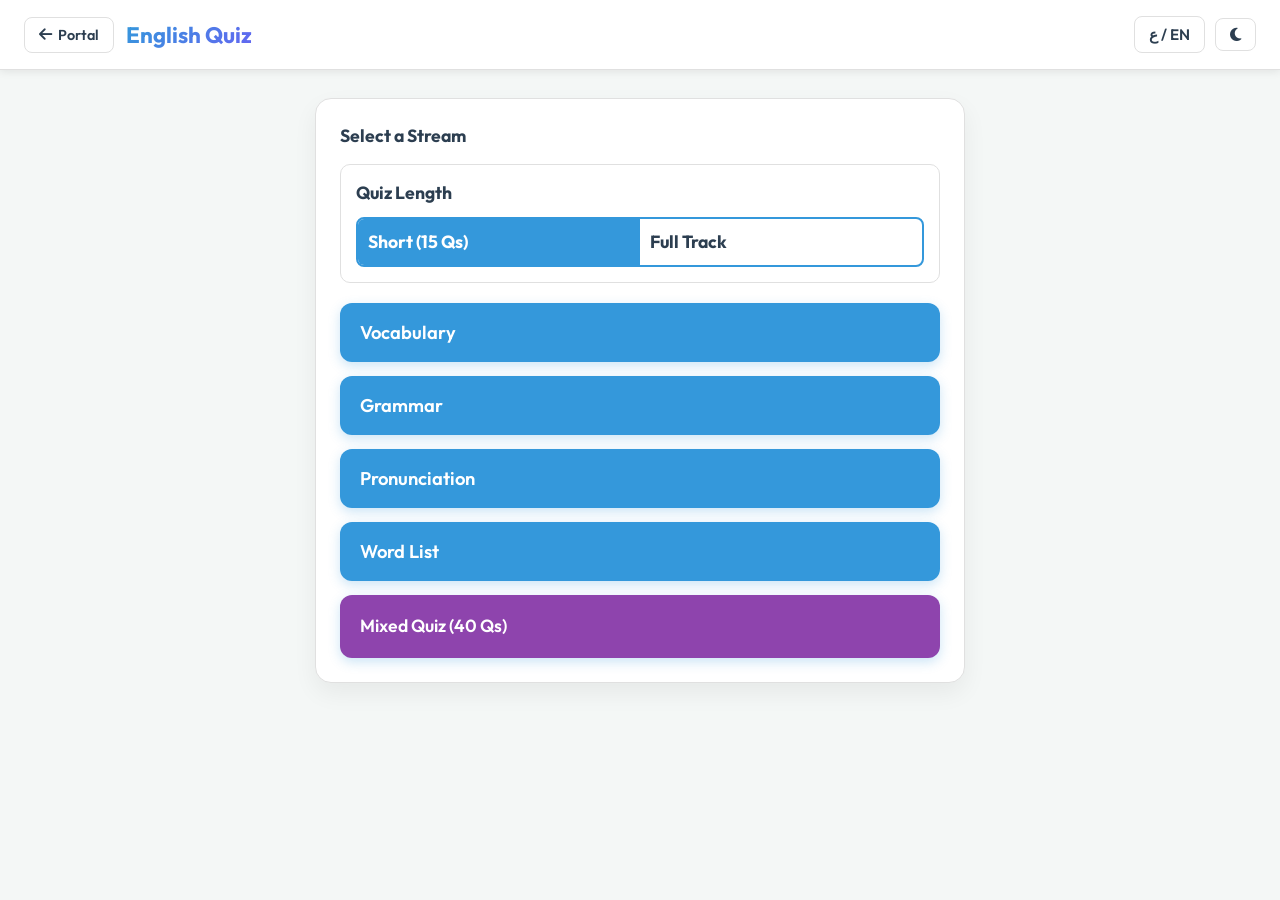
==== Apps/English 102 Quiz/index.html @ 738022c8 "Add files via upload" ====
<!DOCTYPE html>
<html lang="en">
<head>
    <meta charset="UTF-8">
    <meta name="viewport" content="width=device-width, initial-scale=1.0">
    <title>English Mastery Quiz</title>
    <!-- Google Fonts: Outfit & Cairo -->
    <link rel="preconnect" href="https://fonts.googleapis.com">
    <link rel="preconnect" href="https://fonts.gstatic.com" crossorigin>
    <link href="https://fonts.googleapis.com/css2?family=Cairo:wght@400;600;700;800&family=Outfit:wght@400;500;600;700;800&family=Tajawal:wght@400;500;700&display=swap" rel="stylesheet">
    <link rel="stylesheet" href="css/styles.css">
    <link rel="stylesheet" href="https://cdnjs.cloudflare.com/ajax/libs/font-awesome/6.4.0/css/all.min.css">
</head>
<body>
    <header>
        <div style="display: flex; align-items: center; gap: 12px;">
            <a href="../../index.html" class="control-btn" title="Back to Portal" style="text-decoration: none;"><i class="fas fa-arrow-left"></i> <span style="margin-left: 6px; font-size: 0.9rem;">Portal</span></a>
            <h1 id="app-title">English Quiz</h1>
        </div>
        <div class="controls">
            <!-- Voice Selector Dropdown (Hidden until voices load) -->
            <select id="voice-select" class="control-btn hidden" title="Choose Voice"></select>
            
            <button id="btn-lang" class="control-btn" title="Toggle Arabic Translation">ع / EN</button>
            <button id="btn-theme" class="control-btn" title="Toggle Theme"><i class="fas fa-moon"></i></button>
        </div>
    </header>

    <main id="app-container">
        <!-- Home Screen -->
        <section id="home-screen" class="screen">
            <h2 id="menu-title">Select a Stream</h2>
            
            <!-- NEW: Quiz Length Selector -->
            <div class="length-selector card-box">
                <h4 id="length-title" style="margin-bottom: 10px; text-align: center;">Quiz Length</h4>
                <div class="toggle-group">
                    <input type="radio" id="mode-short" name="quiz-length" value="15" checked>
                    <label for="mode-short" id="lbl-short">Short (15 Qs)</label>
                    
                    <input type="radio" id="mode-full" name="quiz-length" value="full">
                    <label for="mode-full" id="lbl-full">Full Track</label>
                </div>
            </div>

            <div class="menu-grid">
                <button class="stream-btn" data-stream="vocab">Vocabulary</button>
                <button class="stream-btn" data-stream="grammar">Grammar</button>
                <button class="stream-btn" data-stream="pronunciation">Pronunciation</button>
                <button class="stream-btn" data-stream="wordlist">Word List</button>
                <!-- NEW: Mixed Mode Button -->
                <button class="stream-btn mixed-btn" data-stream="mixed" id="btn-mixed">Mixed Quiz (40 Qs)</button>
            </div>
        </section>

        <!-- Quiz Screen -->
        <section id="quiz-screen" class="screen hidden">
            <div class="quiz-header">
                <button id="btn-home" class="outline-btn" title="Quit to Home"><i class="fas fa-home"></i> Quit</button>
                <span id="question-counter">1 / 10</span>
            </div>
            
            <div class="progress-bar-container">
                <div id="progress-bar"></div>
            </div>

            <!-- Question Area -->
            <div id="question-container" class="card-box">
                <div class="flex-between">
                    <h3 id="question-text">Question goes here?</h3>
                    <button id="btn-audio-q" class="audio-btn out-btn" title="Listen to Question"><i class="fas fa-volume-up"></i></button>
                </div>
            </div>

            <!-- Options Area -->
            <div id="options-container" class="options-grid"></div>

            <!-- Explanation Box -->
            <div id="explanation-container" class="hidden">
                <div class="explanation-box card-box">
                    <div class="flex-between">
                        <h4 id="exp-title">Explanation</h4>
                        <button id="btn-audio-exp" class="audio-btn out-btn" title="Listen to Explanation"><i class="fas fa-volume-up"></i></button>
                    </div>
                    <p id="explanation-text" class="mt-10"></p>
                </div>
            </div>

            <!-- Navigation Area -->
            <div class="nav-buttons">
                <button id="btn-prev" class="secondary-btn" disabled><i class="fas fa-arrow-left"></i> Prev</button>
                <button id="btn-next" class="primary-btn">Next <i class="fas fa-arrow-right"></i></button>
            </div>
        </section>
        
        <!-- Results Screen -->
        <section id="results-screen" class="screen hidden">
            <h2 id="results-title">Quiz Completed!</h2>
            <p id="score-text">Your score: 0 / 0</p>
            <button id="btn-restart" class="primary-btn">Back to Menu</button>
        </section>
    </main>

    <!-- Interactive Dictionary Tooltip -->
    <div id="word-tooltip" class="hidden">
        <span id="tooltip-en" class="text-en"></span> = <span id="tooltip-ar" class="text-ar" dir="rtl"></span>
    </div>

    <script type="module" src="js/app.js"></script>
</body>
</html>
---- Apps/English 102 Quiz/css/styles.css ----
:root {
    --bg-color: #f4f7f6;
    --text-color: #2c3e50;
    --card-bg: #ffffff;
    --primary: #3498db;
    --primary-hover: #2980b9;
    --correct: #2ecc71;
    --wrong: #e74c3c;
    --border: #e0e0e0;
}

body.dark-mode {
    --bg-color: #1a1a2e;
    --text-color: #e6e6e6;
    --card-bg: #16213e;
    --primary: #3a86ff;
    --primary-hover: #e94560;
    --border: #2a2a4a;
}

* { 
    box-sizing: border-box; 
    margin: 0; 
    padding: 0; 
    font-family: 'Outfit', 'Segoe UI', Tahoma, sans-serif; 
}

body { 
    background-color: var(--bg-color); 
    color: var(--text-color); 
    transition: background-color 0.3s ease, color 0.3s ease; 
    min-height: 100vh;
}

.hidden { 
    display: none !important; 
    visibility: hidden; 
}

header { 
    display: flex; 
    justify-content: space-between; 
    align-items: center; 
    padding: 16px 24px; 
    background-color: var(--card-bg); 
    box-shadow: 0 2px 8px rgba(0, 0, 0, 0.08); 
    border-bottom: 1px solid var(--border);
}

#app-title {
    font-size: 1.4rem;
    font-weight: 700;
    background: linear-gradient(135deg, var(--primary) 0%, #6366f1 100%);
    -webkit-background-clip: text;
    -webkit-text-fill-color: transparent;
}

.controls { 
    display: flex; 
    gap: 10px; 
    align-items: center;
}

.control-btn { 
    background: none; 
    border: 1px solid var(--border); 
    color: var(--text-color); 
    padding: 8px 14px; 
    border-radius: 8px; 
    cursor: pointer; 
    font-weight: 600; 
    font-size: 0.95rem;
    transition: all 0.2s ease;
    display: inline-flex;
    align-items: center;
    justify-content: center;
}

.control-btn:hover {
    border-color: var(--primary);
    color: var(--primary);
    transform: translateY(-1px);
}

/* Voice Selector Styling */
select.control-btn {
    background-color: var(--bg-color);
    max-width: 125px;
    outline: none;
    font-size: 0.88rem;
    text-overflow: ellipsis;
    white-space: nowrap;
    overflow: hidden;
    cursor: pointer;
    padding: 8px 10px;
}

body.dark-mode select.control-btn option {
    background-color: var(--card-bg);
    color: var(--text-color);
}

main { 
    max-width: 650px; 
    margin: 28px auto; 
    padding: 24px; 
    background: var(--card-bg); 
    border-radius: 16px; 
    box-shadow: 0 10px 25px rgba(0, 0, 0, 0.06); 
    border: 1px solid var(--border);
}

/* Translation Text Alignment */
.trans-container { 
    display: flex; 
    flex-direction: column; 
    gap: 8px; 
    width: 100%; 
}

.text-en { 
    text-align: left; 
    line-height: 1.5; 
    font-size: 1.1rem; 
}

.text-ar { 
    text-align: right; 
    color: #7f8c8d; 
    font-family: 'Cairo', 'Tajawal', sans-serif; 
    font-size: 1.05rem; 
    border-top: 1px dashed var(--border); 
    padding-top: 8px; 
    font-weight: 600;
}

body.dark-mode .text-ar { 
    color: #a4b0be; 
}

/* Interactive Dictionary Word */
.word-clickable { 
    border-bottom: 1px dotted #888; 
    cursor: pointer; 
    transition: all 0.2s ease; 
    border-radius: 3px;
    padding: 1px 3px;
}

.word-clickable:hover { 
    color: var(--primary); 
    background: rgba(52, 152, 219, 0.15); 
}

.word-clickable:active { 
    background: var(--primary); 
    color: white; 
}

/* Tooltip UI */
#word-tooltip { 
    position: fixed; 
    background: rgba(15, 23, 42, 0.95); 
    backdrop-filter: blur(8px);
    color: white; 
    padding: 10px 16px; 
    border-radius: 10px; 
    z-index: 1000; 
    display: flex; 
    align-items: center; 
    gap: 10px; 
    box-shadow: 0 8px 24px rgba(0, 0, 0, 0.28); 
    pointer-events: none; 
    max-width: 90vw; 
    font-size: 1rem;
    font-weight: 600;
    border: 1px solid rgba(255, 255, 255, 0.15);
    animation: fadeIn 0.15s ease-out;
}

#word-tooltip .text-ar { 
    border: none; 
    padding: 0; 
    color: #fbbf24; 
    font-family: 'Cairo', sans-serif;
}

/* Flex Utilities */
.flex-between { 
    display: flex; 
    justify-content: space-between; 
    align-items: flex-start; 
    gap: 15px; 
    width: 100%; 
}

.mt-10 { 
    margin-top: 10px; 
}

.card-box { 
    margin-bottom: 20px; 
}

/* Audio Buttons (Moved Outside) */
.audio-btn { 
    background: var(--bg-color); 
    border: 2px solid var(--border); 
    color: var(--primary); 
    font-size: 1.2rem; 
    cursor: pointer; 
    border-radius: 8px; 
    transition: all 0.2s ease; 
    display: flex; 
    align-items: center; 
    justify-content: center; 
}

.audio-btn:hover { 
    border-color: var(--primary); 
    transform: scale(1.05); 
}

.audio-btn:active { 
    background: var(--primary); 
    color: white; 
}

.out-btn { 
    padding: 8px 12px; 
}

/* Menu */
#menu-title {
    font-size: 1.3rem;
    font-weight: 700;
    margin-bottom: 15px;
}

.menu-grid { 
    display: grid; 
    gap: 14px; 
    margin-top: 15px; 
}

.stream-btn { 
    background: var(--primary); 
    color: white; 
    border: none; 
    padding: 18px 20px; 
    font-size: 1.15rem; 
    font-weight: 600;
    border-radius: 12px; 
    cursor: pointer; 
    transition: all 0.25s ease; 
    box-shadow: 0 4px 12px rgba(52, 152, 219, 0.25);
    text-align: left;
}

.stream-btn:hover { 
    background: var(--primary-hover); 
    transform: translateY(-2px);
    box-shadow: 0 6px 16px rgba(52, 152, 219, 0.35);
}

.stream-btn:active { 
    transform: translateY(0); 
}

/* Quiz Elements */
.quiz-header { 
    display: flex; 
    justify-content: space-between; 
    align-items: center; 
    margin-bottom: 15px; 
}

.outline-btn { 
    background: transparent; 
    border: 1px solid var(--wrong); 
    color: var(--wrong); 
    padding: 6px 14px; 
    border-radius: 6px; 
    cursor: pointer; 
    font-weight: bold; 
    transition: 0.2s;
}

.outline-btn:hover { 
    background: var(--wrong); 
    color: white; 
}

.progress-bar-container { 
    width: 100%; 
    height: 8px; 
    background: var(--border); 
    border-radius: 6px; 
    margin-bottom: 20px; 
    overflow: hidden; 
}

#progress-bar { 
    height: 100%; 
    background: linear-gradient(90deg, var(--primary) 0%, #6366f1 100%); 
    width: 0%; 
    transition: width 0.35s ease-in-out; 
}

#question-container {
    background: rgba(52, 152, 219, 0.05);
    border: 1px solid var(--border);
    border-radius: 12px;
    padding: 16px 18px;
}

body.dark-mode #question-container {
    background: rgba(255, 255, 255, 0.03);
}

#question-text { 
    font-size: 1.15rem; 
    font-weight: 600;
    line-height: 1.5; 
    flex: 1; 
    margin: 0; 
}

/* Options Area */
.options-grid { 
    display: grid; 
    gap: 12px; 
}

.option-wrapper { 
    display: flex; 
    gap: 10px; 
    align-items: stretch; 
}

.option-btn { 
    flex: 1; 
    background: var(--bg-color); 
    color: var(--text-color); 
    border: 2px solid var(--border); 
    padding: 14px 16px; 
    border-radius: 10px; 
    font-size: 1.05rem; 
    cursor: pointer; 
    transition: all 0.2s ease; 
    text-align: left;
}

.opt-audio-btn { 
    width: 52px; 
    flex-shrink: 0; 
    border-radius: 10px;
}

.option-btn:hover:not(:disabled) { 
    border-color: var(--primary); 
    background: rgba(52, 152, 219, 0.08); 
    transform: translateY(-1px);
}

.option-btn:disabled { 
    cursor: default; 
    opacity: 0.95; 
}

.option-btn.correct { 
    background: var(--correct) !important; 
    color: white !important; 
    border-color: var(--correct) !important; 
}

.option-btn.wrong { 
    background: var(--wrong) !important; 
    color: white !important; 
    border-color: var(--wrong) !important; 
}

.option-btn.correct .text-ar, 
.option-btn.wrong .text-ar { 
    border-color: rgba(255, 255, 255, 0.4); 
    color: #f1f2f6; 
}

.explanation-box { 
    background: var(--bg-color); 
    border-left: 5px solid var(--primary); 
    padding: 16px; 
    border-radius: 8px; 
    margin-top: 15px;
}

body.dark-mode .explanation-box { 
    background: rgba(0, 0, 0, 0.25); 
}

#exp-title {
    font-size: 1.05rem;
    font-weight: 700;
    color: var(--primary);
}

#explanation-text {
    line-height: 1.5;
    font-size: 0.95rem;
}

/* Navigation Area */
.nav-buttons { 
    display: flex; 
    gap: 12px; 
    margin-top: 20px; 
}

.primary-btn { 
    flex: 2; 
    background: var(--primary); 
    color: white; 
    border: none; 
    padding: 15px; 
    font-size: 1.1rem; 
    font-weight: 700;
    border-radius: 10px; 
    cursor: pointer; 
    transition: all 0.25s ease; 
    box-shadow: 0 4px 12px rgba(52, 152, 219, 0.25);
    display: flex;
    align-items: center;
    justify-content: center;
    gap: 8px;
}

.primary-btn:hover { 
    background: var(--primary-hover); 
    transform: translateY(-2px);
    box-shadow: 0 6px 16px rgba(52, 152, 219, 0.35);
}

.primary-btn:active { 
    transform: translateY(0); 
}

.secondary-btn { 
    flex: 1; 
    background: var(--bg-color); 
    color: var(--text-color); 
    border: 2px solid var(--border); 
    padding: 15px; 
    font-size: 1.1rem; 
    font-weight: 600;
    border-radius: 10px; 
    cursor: pointer; 
    transition: all 0.2s ease; 
    display: flex;
    align-items: center;
    justify-content: center;
    gap: 8px;
}

.secondary-btn:hover:not(:disabled) {
    border-color: var(--primary);
    color: var(--primary);
}

.secondary-btn:disabled { 
    opacity: 0.45; 
    cursor: not-allowed; 
}

/* Results Screen */
#results-screen {
    text-align: center;
    padding: 20px 10px;
}

#results-title {
    font-size: 1.6rem;
    font-weight: 800;
    margin-bottom: 12px;
}

#score-text {
    font-size: 1.25rem;
    font-weight: 600;
    margin-bottom: 25px;
}

/* Animations */
@keyframes fadeIn { 
    from { 
        opacity: 0; 
        transform: translateY(5px); 
    } 
    to { 
        opacity: 1; 
        transform: translateY(0); 
    } 
}

#question-container, .options-grid, #explanation-container, #home-screen, #results-screen { 
    animation: fadeIn 0.3s ease-out forwards; 
}

/* --- Quiz Length Toggle --- */
.length-selector { background: var(--card-bg); padding: 15px; border-radius: 10px; border: 1px solid var(--border); margin-bottom: 20px;}
.toggle-group { display: flex; border: 2px solid var(--primary); border-radius: 8px; overflow: hidden; }
.toggle-group input { display: none; }
.toggle-group label { flex: 1; text-align: center; padding: 10px; cursor: pointer; color: var(--text-color); font-weight: bold; transition: 0.2s; }
.toggle-group input:checked + label { background: var(--primary); color: white; }

/* Mixed Mode Button (Spans 2 columns on grid) */
.mixed-btn { grid-column: 1 / -1; background: #8e44ad; }
.mixed-btn:hover { background: #9b59b6; }
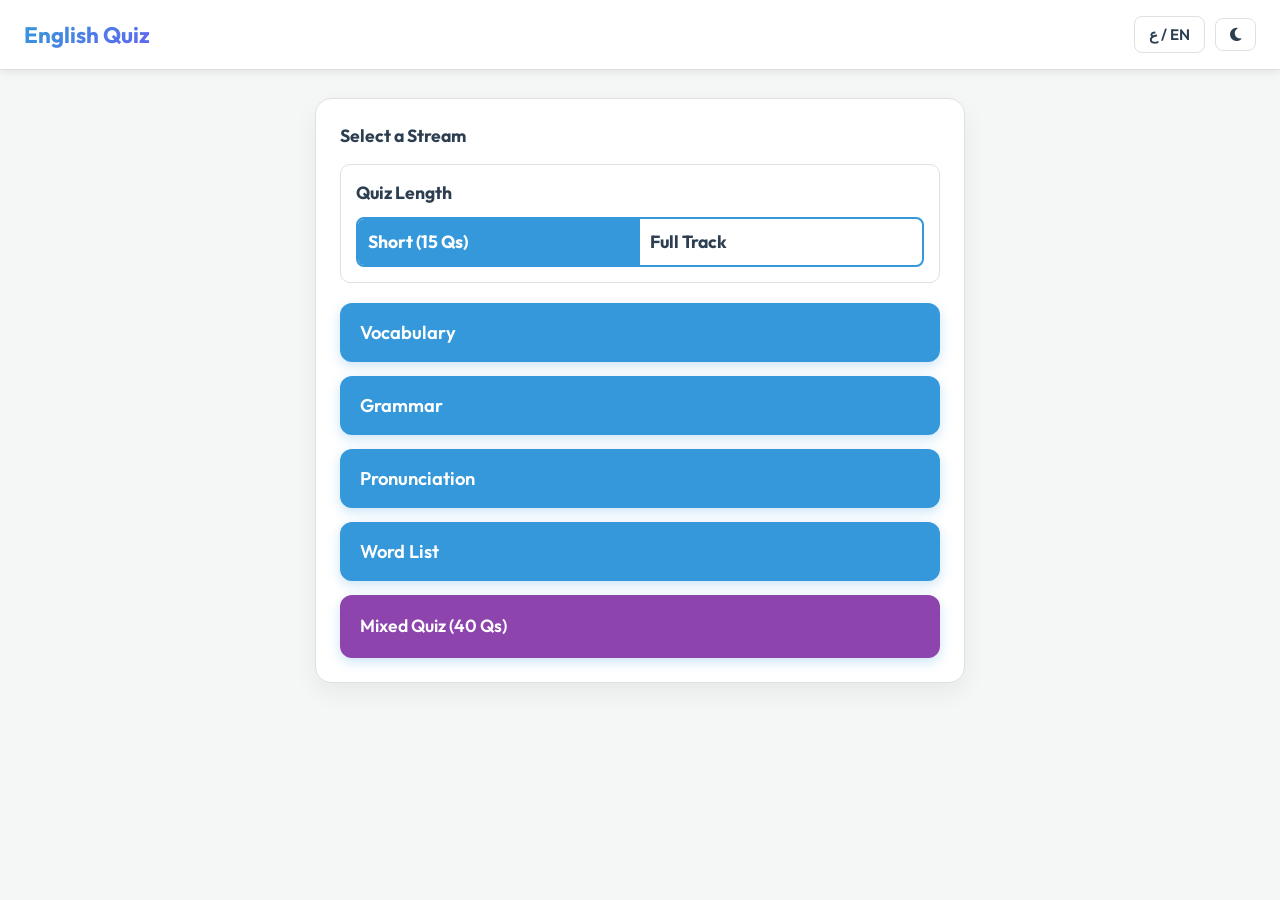
==== commit 78e5ebfa: "Add files via upload" ====
--- a/Apps/English 102 Quiz/index.html
+++ b/Apps/English 102 Quiz/index.html
@@ -13,10 +13,7 @@
 </head>
 <body>
     <header>
-        <div style="display: flex; align-items: center; gap: 12px;">
-            <a href="../../index.html" class="control-btn" title="Back to Portal" style="text-decoration: none;"><i class="fas fa-arrow-left"></i> <span style="margin-left: 6px; font-size: 0.9rem;">Portal</span></a>
-            <h1 id="app-title">English Quiz</h1>
-        </div>
+        <h1 id="app-title">English Quiz</h1>
         <div class="controls">
             <!-- Voice Selector Dropdown (Hidden until voices load) -->
             <select id="voice-select" class="control-btn hidden" title="Choose Voice"></select>
